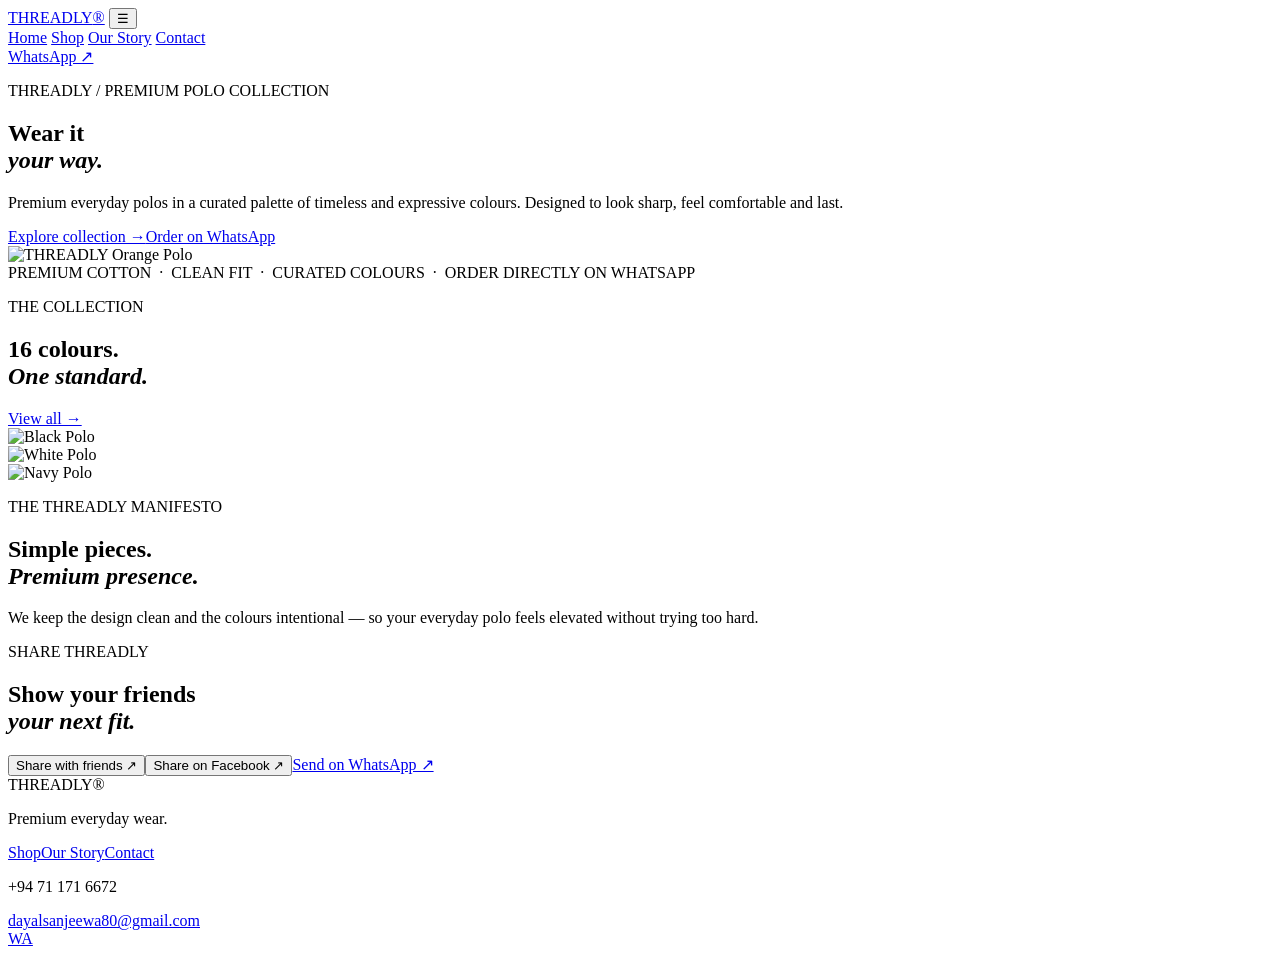
==== index.html @ 18c8f535 "Add files via upload" ====
<!DOCTYPE html>
<html lang="en"><head><meta charset="UTF-8"><meta name="viewport" content="width=device-width,initial-scale=1.0">
<title>THREADLY | Premium Polos</title><meta name="description" content="THREADLY premium polo collection.">
<link rel="stylesheet" href="css/style.css"></head><body>
<header>
<a class="brand" href="index.html">THREADLY<span>®</span></a>
<button class="menu" aria-label="Open menu">☰</button>
<nav>
<a class="active" href="index.html">Home</a>
<a class="" href="shop.html">Shop</a>
<a class="" href="about.html">Our Story</a>
<a class="" href="contact.html">Contact</a>
</nav>
<a class="wa" href="https://wa.me/94711716672" target="_blank" rel="noopener">WhatsApp ↗</a>
</header>
<main>
<section class="hero">
<div><p class="tag">THREADLY / PREMIUM POLO COLLECTION</p><h1>Wear it<br><i>your way.</i></h1>
<p class="sub">Premium everyday polos in a curated palette of timeless and expressive colours. Designed to look sharp, feel comfortable and last.</p>
<div class="actions"><a class="btn" href="shop.html">Explore collection →</a><a class="line" href="https://wa.me/94711716672" target="_blank" rel="noopener">Order on WhatsApp</a></div></div>
<div class="hero-photo"><img src="assets/polo-orange.png" alt="THREADLY Orange Polo"></div>
</section>
<div class="ticker">PREMIUM COTTON &nbsp;·&nbsp; CLEAN FIT &nbsp;·&nbsp; CURATED COLOURS &nbsp;·&nbsp; ORDER DIRECTLY ON WHATSAPP</div>
<section class="section"><div class="heading"><div><p class="tag">THE COLLECTION</p><h2>16 colours.<br><i>One standard.</i></h2></div><a class="line" href="shop.html">View all →</a></div>
<div class="featured">
<div><img src="assets/polo-black.png" alt="Black Polo"></div>
<div><img src="assets/polo-white.png" alt="White Polo"></div>
<div><img src="assets/polo-navy.jpg" alt="Navy Polo"></div>
</div></section>
<section class="manifesto"><p class="tag">THE THREADLY MANIFESTO</p><h2>Simple pieces.<br><i>Premium presence.</i></h2><p>We keep the design clean and the colours intentional — so your everyday polo feels elevated without trying too hard.</p></section>
<section class="sharebar"><div><p class="tag">SHARE THREADLY</p><h2>Show your friends<br><i>your next fit.</i></h2></div><div class="share-actions"><button class="btn social-share" type="button">Share with friends ↗</button><button class="social-btn facebook-share" type="button">Share on Facebook ↗</button><a class="social-btn" href="https://wa.me/?text=Check%20out%20THREADLY%20premium%20polos%20%F0%9F%91%95" target="_blank" rel="noopener">Send on WhatsApp ↗</a></div></section></main><footer>
<div><div class="brand">THREADLY<span>®</span></div><p>Premium everyday wear.</p></div>
<div><a href="shop.html">Shop</a><a href="about.html">Our Story</a><a href="contact.html">Contact</a></div>
<div><p>+94 71 171 6672</p><a href="mailto:dayalsanjeewa80@gmail.com">dayalsanjeewa80@gmail.com</a></div>
</footer>
<a class="float" href="https://wa.me/94711716672" target="_blank" rel="noopener">WA</a><script src="js/script.js"></script></body></html>
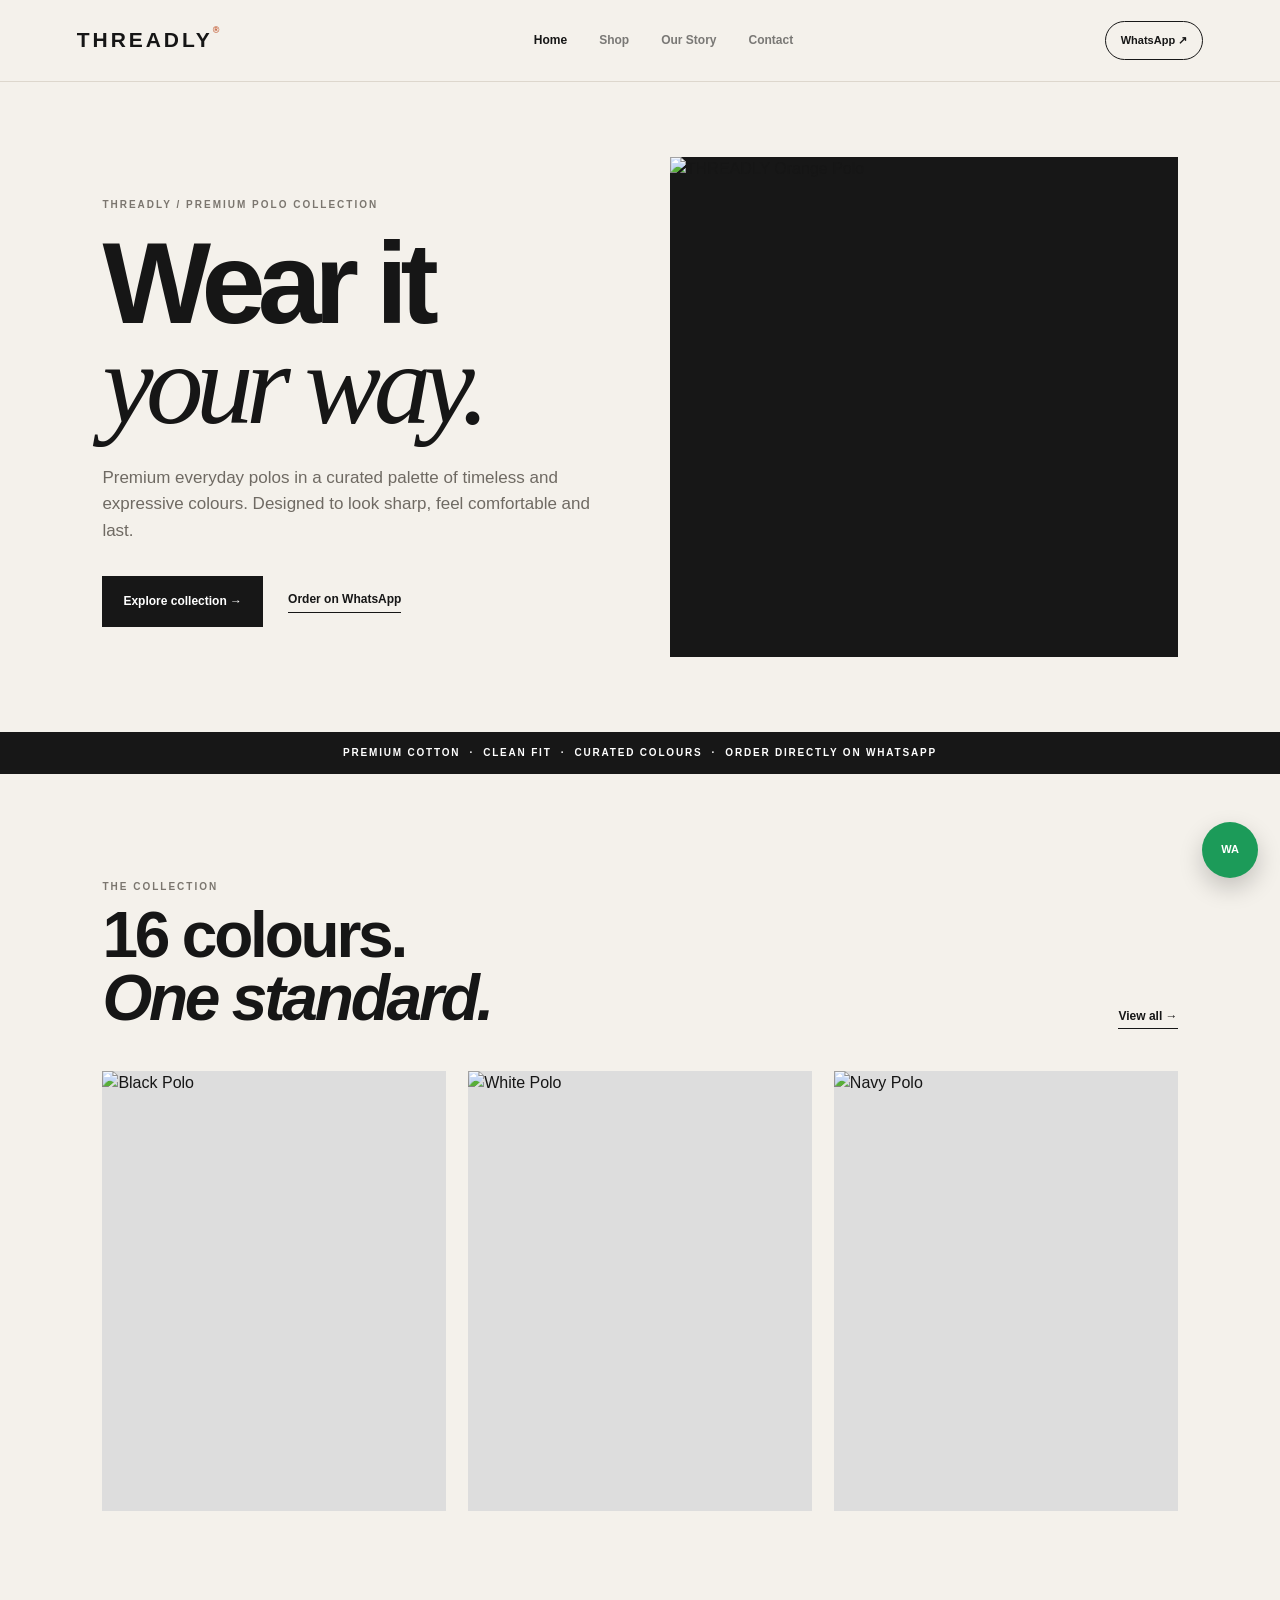
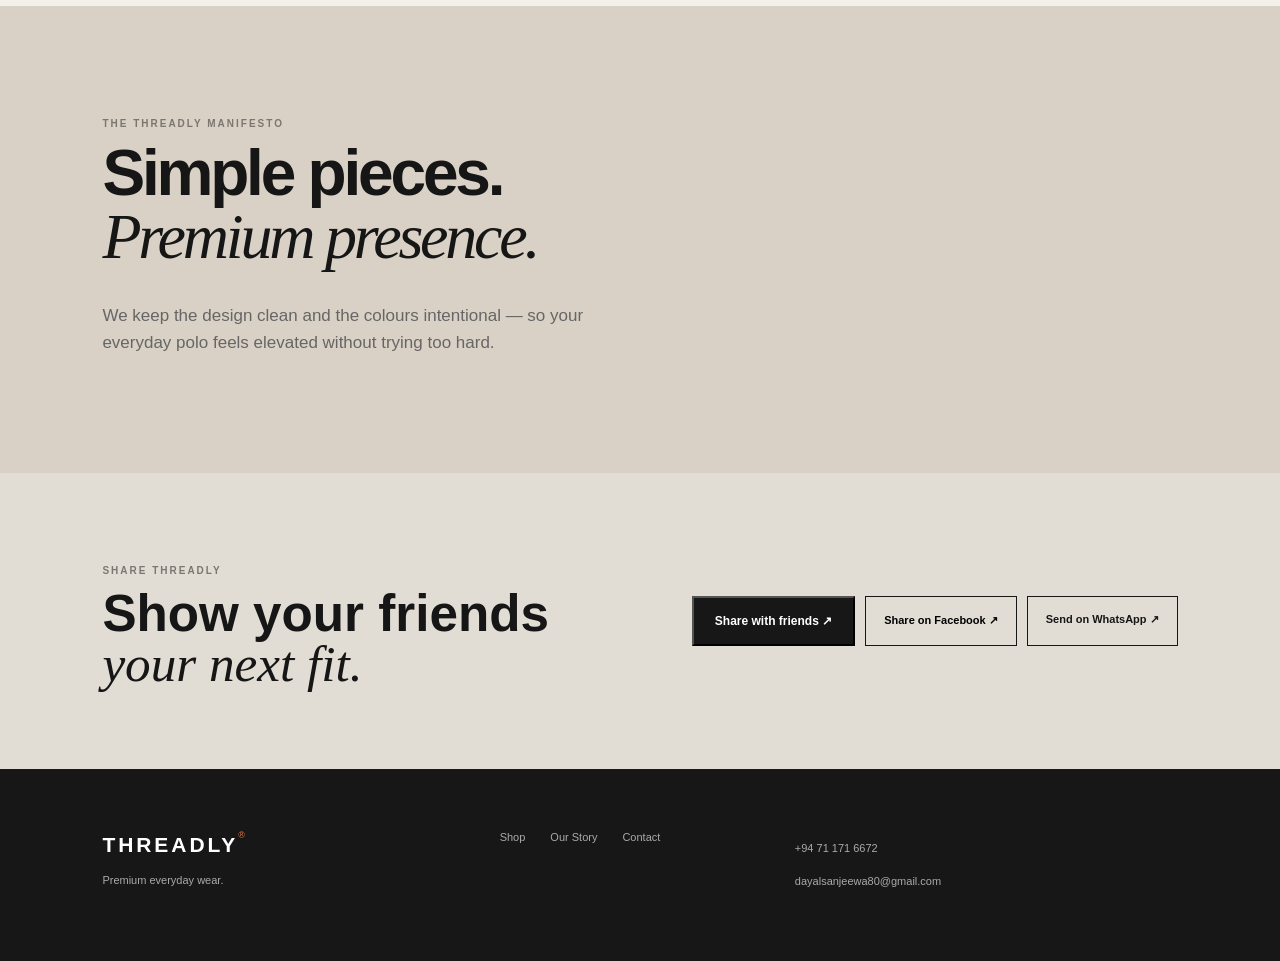
==== commit 9fd9dead: "Add files via upload" ====
--- a/index.html
+++ b/index.html
@@ -1,7 +1,53 @@
 <!DOCTYPE html>
-<html lang="en"><head><meta charset="UTF-8"><meta name="viewport" content="width=device-width,initial-scale=1.0">
-<title>THREADLY | Premium Polos</title><meta name="description" content="THREADLY premium polo collection.">
-<link rel="stylesheet" href="css/style.css"></head><body>
+<html lang="en"><head>
+<!-- THREADLY SEO START -->
+<title>THREADLY | Premium Polo T-Shirts in Sri Lanka</title>
+<meta name="description" content="Shop THREADLY premium polo T-shirts in curated colours. Clean fit, premium everyday wear, and direct WhatsApp ordering in Sri Lanka.">
+<link rel="canonical" href="https://dayalsanjeewa80-byte.github.io/threadly/">
+<meta name="robots" content="index, follow, max-image-preview:large">
+<meta property="og:type" content="website">
+<meta property="og:site_name" content="THREADLY">
+<meta property="og:title" content="THREADLY | Premium Polo T-Shirts">
+<meta property="og:description" content="Premium everyday polos in curated colours. Explore THREADLY and order directly on WhatsApp.">
+<meta property="og:url" content="https://dayalsanjeewa80-byte.github.io/threadly/">
+<meta property="og:image" content="https://dayalsanjeewa80-byte.github.io/threadly/assets/polo-orange.png">
+<meta name="twitter:card" content="summary_large_image">
+<meta name="twitter:title" content="THREADLY | Premium Polo T-Shirts">
+<meta name="twitter:description" content="Premium everyday polos in curated colours. Explore THREADLY and order directly on WhatsApp.">
+<meta name="twitter:image" content="https://dayalsanjeewa80-byte.github.io/threadly/assets/polo-orange.png">
+<!-- THREADLY SEO END -->
+<meta charset="UTF-8"><meta name="viewport" content="width=device-width,initial-scale=1.0">
+
+<script type="application/ld+json">
+{
+  "@context": "https://schema.org",
+  "@type": "WebSite",
+  "name": "THREADLY",
+  "url": "https://dayalsanjeewa80-byte.github.io/threadly/",
+  "description": "Shop THREADLY premium polo T-shirts in curated colours. Clean fit, premium everyday wear, and direct WhatsApp ordering in Sri Lanka.",
+  "potentialAction": {
+    "@type": "SearchAction",
+    "target": "https://dayalsanjeewa80-byte.github.io/threadly/shop.html"
+  }
+}
+</script>
+<script type="application/ld+json">
+{
+  "@context": "https://schema.org",
+  "@type": "Organization",
+  "name": "THREADLY",
+  "url": "https://dayalsanjeewa80-byte.github.io/threadly/",
+  "logo": "https://dayalsanjeewa80-byte.github.io/threadly/assets/polo-orange.png",
+  "contactPoint": {
+    "@type": "ContactPoint",
+    "telephone": "+94-71-171-6672",
+    "contactType": "customer service",
+    "email": "dayalsanjeewa80@gmail.com"
+  }
+}
+</script>
+<link rel="stylesheet" href="css/style.css">  <meta name="google-site-verification" content="3IRHDr0ZgPED_nodYIXe_HBdNzFw1CoMa88p9ndIP-k" />
+</head><body>
 <header>
 <a class="brand" href="index.html">THREADLY<span>®</span></a>
 <button class="menu" aria-label="Open menu">☰</button>
--- a/css/style.css
+++ b/css/style.css
@@ -0,0 +1,2 @@
+*{box-sizing:border-box}body{margin:0;background:#f4f1eb;color:#161616;font-family:Arial,Helvetica,sans-serif;line-height:1.55}a{text-decoration:none;color:inherit}header{height:82px;padding:0 6vw;display:flex;align-items:center;justify-content:space-between;border-bottom:1px solid #ddd7cd;position:sticky;top:0;background:#f4f1eb;z-index:20}.brand{font-size:21px;font-weight:900;letter-spacing:.14em}.brand span{font-size:9px;vertical-align:top;color:#c35c34}nav{display:flex;gap:32px;font-size:12px;font-weight:bold}nav a{opacity:.55}nav a.active,nav a:hover{opacity:1}.wa{border:1px solid #171717;border-radius:99px;padding:10px 15px;font-size:11px;font-weight:bold}.menu{display:none;border:0;background:none;font-size:23px}.hero{min-height:650px;padding:75px 8vw;display:grid;grid-template-columns:1fr 1fr;align-items:center;gap:60px}.tag{font-size:10px;font-weight:900;letter-spacing:.2em;color:#7b766f}.hero h1,.page h1{font-size:clamp(62px,9vw,115px);line-height:.87;letter-spacing:-.065em;margin:20px 0 30px}.hero h1 i,.page h1 i,.manifesto h2 i,.story h2 i,.orderinfo h2 i{font-family:Georgia,serif;font-weight:normal}.sub,.page>p:last-child{max-width:520px;color:#6f6a63;font-size:17px}.actions{display:flex;align-items:center;gap:25px;margin-top:32px}.btn{background:#171717;color:white;padding:16px 21px;font-size:12px;font-weight:bold;display:inline-block}.line{font-size:12px;font-weight:bold;border-bottom:1px solid;padding-bottom:3px}.hero-photo{height:500px;display:grid;place-items:center;overflow:hidden;background:#171717}.hero-photo img{width:100%;height:100%;object-fit:cover;display:block}.ticker{background:#171717;color:#fff;padding:13px;text-align:center;white-space:nowrap;overflow:hidden;font-size:10px;font-weight:bold;letter-spacing:.18em}.section{padding:95px 8vw}.heading{display:flex;justify-content:space-between;align-items:end;margin-bottom:42px}.heading h2,.manifesto h2,.story h2,.orderinfo h2{font-size:clamp(38px,5vw,65px);line-height:.98;letter-spacing:-.05em;margin:0}.featured{display:grid;grid-template-columns:repeat(3,1fr);gap:22px}.featured div{height:440px;overflow:hidden;background:#ddd}.featured img{width:100%;height:100%;object-fit:cover;display:block}.manifesto{padding:100px 8vw;background:#d9d1c5}.manifesto>p:last-child{max-width:520px;font-size:17px;color:#666;margin-top:35px}.page{padding:105px 8vw 80px}.page.dark{background:#171717;color:#fff;max-width:none}.page.dark .tag,.page.dark>p:last-child{color:#aaa}.filters{padding:0 8vw 25px;display:flex;gap:10px;border-bottom:1px solid #ddd7cd}.filters button{border:1px solid #c9c3ba;background:none;border-radius:99px;padding:10px 18px;font-weight:bold;font-size:11px;cursor:pointer}.filters button.active{background:#171717;color:#fff}.shopgrid{padding-top:55px}.grid{display:grid;grid-template-columns:repeat(3,1fr);gap:25px}.product-image{height:390px;position:relative;overflow:hidden;background:#ddd}.product-image img{width:100%;height:100%;object-fit:cover;display:block;transition:transform .5s ease}.image-btn{display:block;width:100%;padding:0;border:0;background:none;cursor:zoom-in;text-align:left}.image-btn:hover img{transform:scale(1.035)}.product-image>span{position:absolute;top:16px;left:16px;font-size:9px;letter-spacing:.15em;font-weight:bold;background:#f4f1ebd9;padding:5px 7px}.product-image em{position:absolute;right:16px;bottom:16px;background:#171717;color:#fff;padding:7px 9px;font-size:9px;font-style:normal;font-weight:bold;opacity:0;transition:opacity .2s}.image-btn:hover .product-image em{opacity:1}.prodrow{display:flex;justify-content:space-between;gap:15px}.prodrow h3{margin:14px 0 0}.prodrow p{margin:2px 0;color:#777;font-size:11px}.prodrow strong{font-size:12px;margin-top:15px}.order{display:block;background:#171717;color:#fff;text-align:center;padding:12px;font-size:11px;font-weight:bold;margin-top:14px}.lightbox{position:fixed;inset:0;background:#111e;display:none;align-items:center;justify-content:center;padding:30px;z-index:50}.lightbox.open{display:flex}.lightbox-inner{max-width:min(900px,92vw);max-height:90vh;background:#f4f1eb;padding:14px}.lightbox-inner img{display:block;max-width:100%;max-height:78vh;object-fit:contain}.lightbox-inner h3{margin:10px 5px 2px}.close-lightbox{position:fixed;right:24px;top:18px;border:0;background:#fff;color:#111;width:42px;height:42px;border-radius:50%;font-size:28px;cursor:pointer}.story{padding:110px 12vw;display:grid;grid-template-columns:1fr 2fr;gap:70px}.big{font-size:110px;font-weight:900;letter-spacing:-.08em}.story p:not(.tag){max-width:650px;color:#6b665f}.values{display:grid;grid-template-columns:repeat(3,1fr);gap:35px;padding:70px 8vw;background:#171717;color:#fff}.values b{color:#999;font-size:11px}.values h3{font-size:25px}.values p{color:#aaa;font-size:13px}.contact{padding:0 8vw 100px;display:grid;grid-template-columns:1fr 1fr;gap:25px}.contact>div{background:#ded8ce;padding:45px;min-height:300px}.contact>div+div{background:#171717;color:#fff}.contact>div+div .tag,.contact>div+div p{color:#aaa}.contact h2{font-size:36px;margin:15px 0;word-break:break-word}.orderinfo{padding:75px 8vw;background:#d9d1c5}.orderinfo p{display:inline-block;margin:35px 35px 0 0;font-weight:bold;font-size:13px}footer{background:#171717;color:#fff;padding:60px 8vw;display:grid;grid-template-columns:1.4fr 1fr 1.5fr;gap:40px}footer .brand{display:block}footer p,footer a{color:#aaa;font-size:11px}footer>div:nth-child(2){display:flex;gap:25px}.float{position:fixed;right:22px;bottom:22px;width:56px;height:56px;border-radius:50%;background:#1c9b59;color:white;display:grid;place-items:center;font-weight:900;font-size:11px;box-shadow:0 10px 25px #0003;z-index:30}@media(max-width:800px){header{height:70px}.menu{display:block}nav{display:none;position:absolute;left:0;right:0;top:70px;background:#f4f1eb;padding:22px 7vw;flex-direction:column;gap:17px;border-bottom:1px solid #ddd}nav.open{display:flex}.wa{display:none}.hero{grid-template-columns:1fr;padding:55px 7vw}.hero-photo{height:390px}.section,.page,.contact,.story,.values,footer,.orderinfo{padding-left:7vw;padding-right:7vw}.featured,.grid,.contact,.story,.values,footer{grid-template-columns:1fr}.heading{align-items:start;gap:20px}.product-image{height:430px}.big{font-size:70px}.close-lightbox{right:14px;top:12px}.lightbox{padding:12px}}
+.sharebar{padding:80px 8vw;background:#e2ddd4;display:flex;justify-content:space-between;align-items:center;gap:30px}.sharebar h2{font-size:clamp(34px,4vw,58px);line-height:.98;margin:0}.sharebar h2 i{font-family:Georgia,serif;font-weight:normal}.share-actions{display:flex;flex-wrap:wrap;gap:10px}.social-btn{border:1px solid #171717;background:transparent;padding:14px 18px;font-size:11px;font-weight:bold;cursor:pointer}.social-btn:hover{background:#171717;color:#fff}@media(max-width:800px){.sharebar{display:block;padding:60px 7vw}.share-actions{margin-top:25px}}
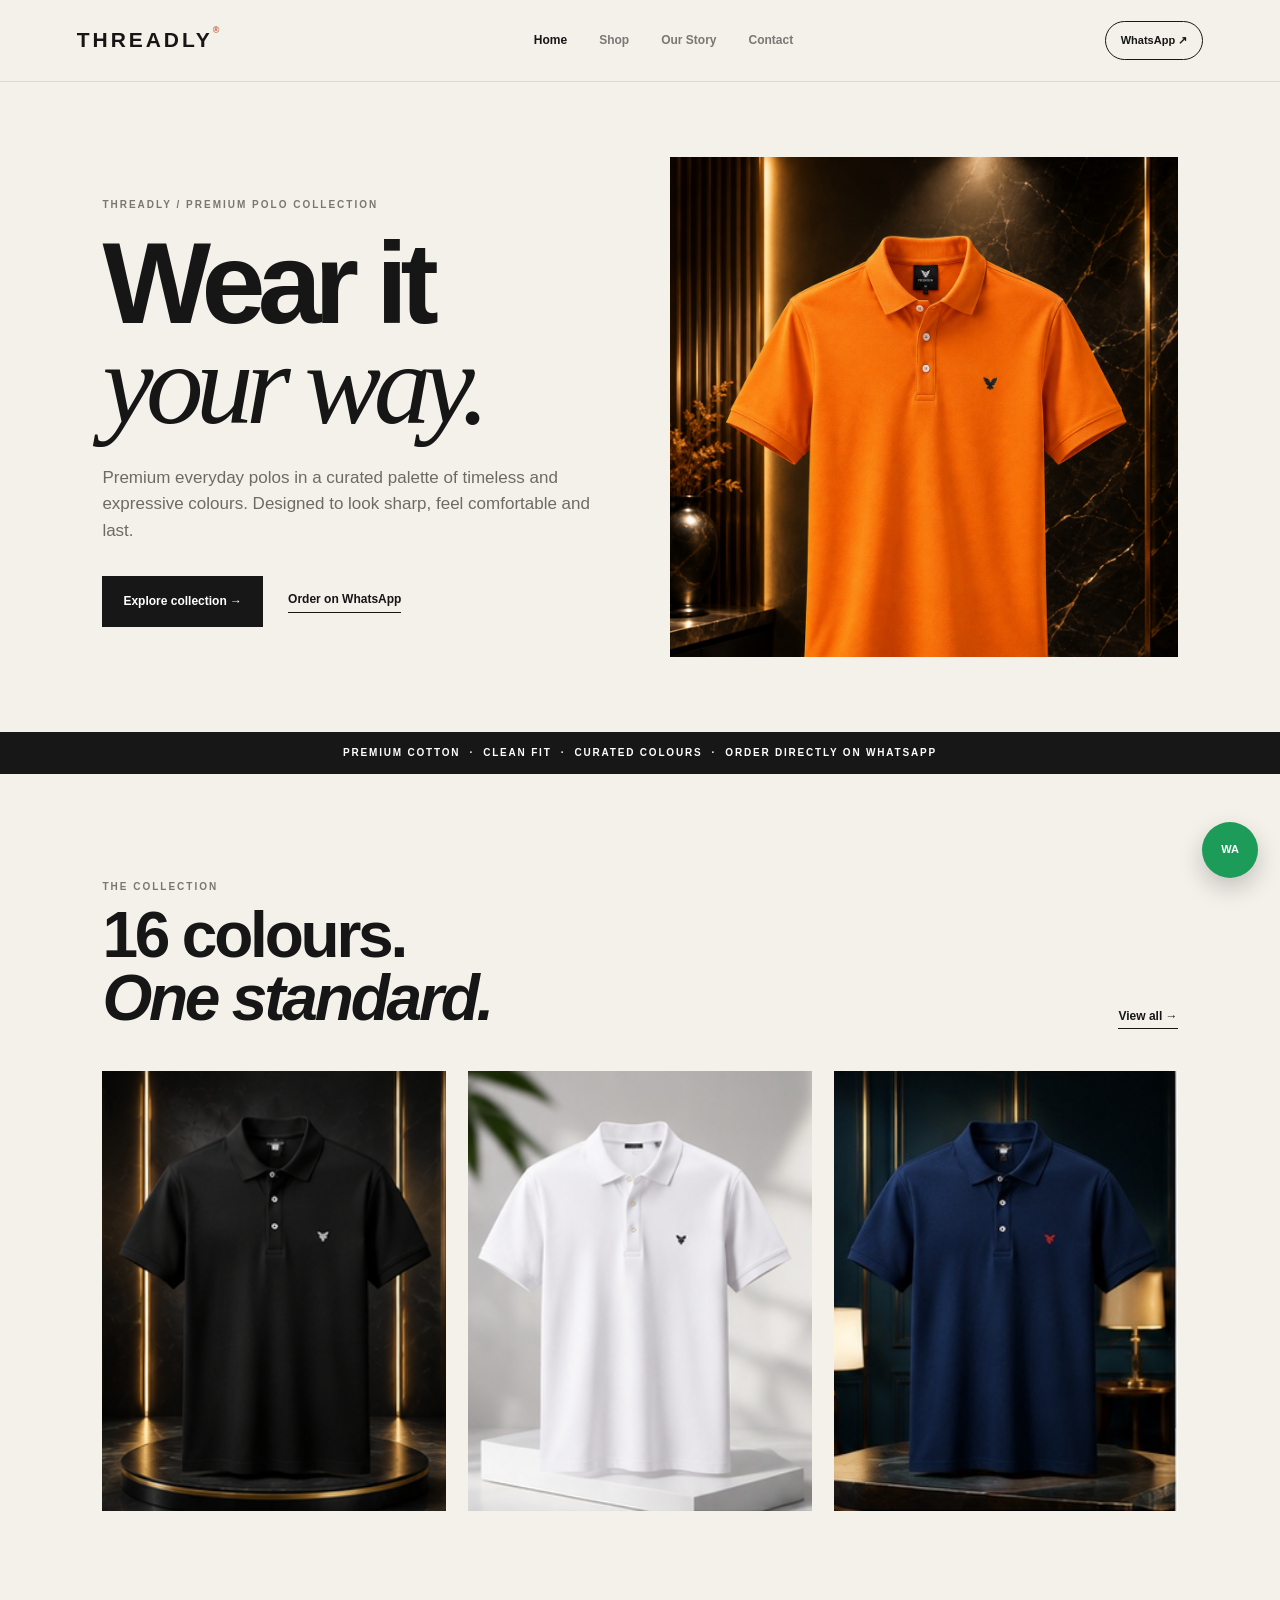
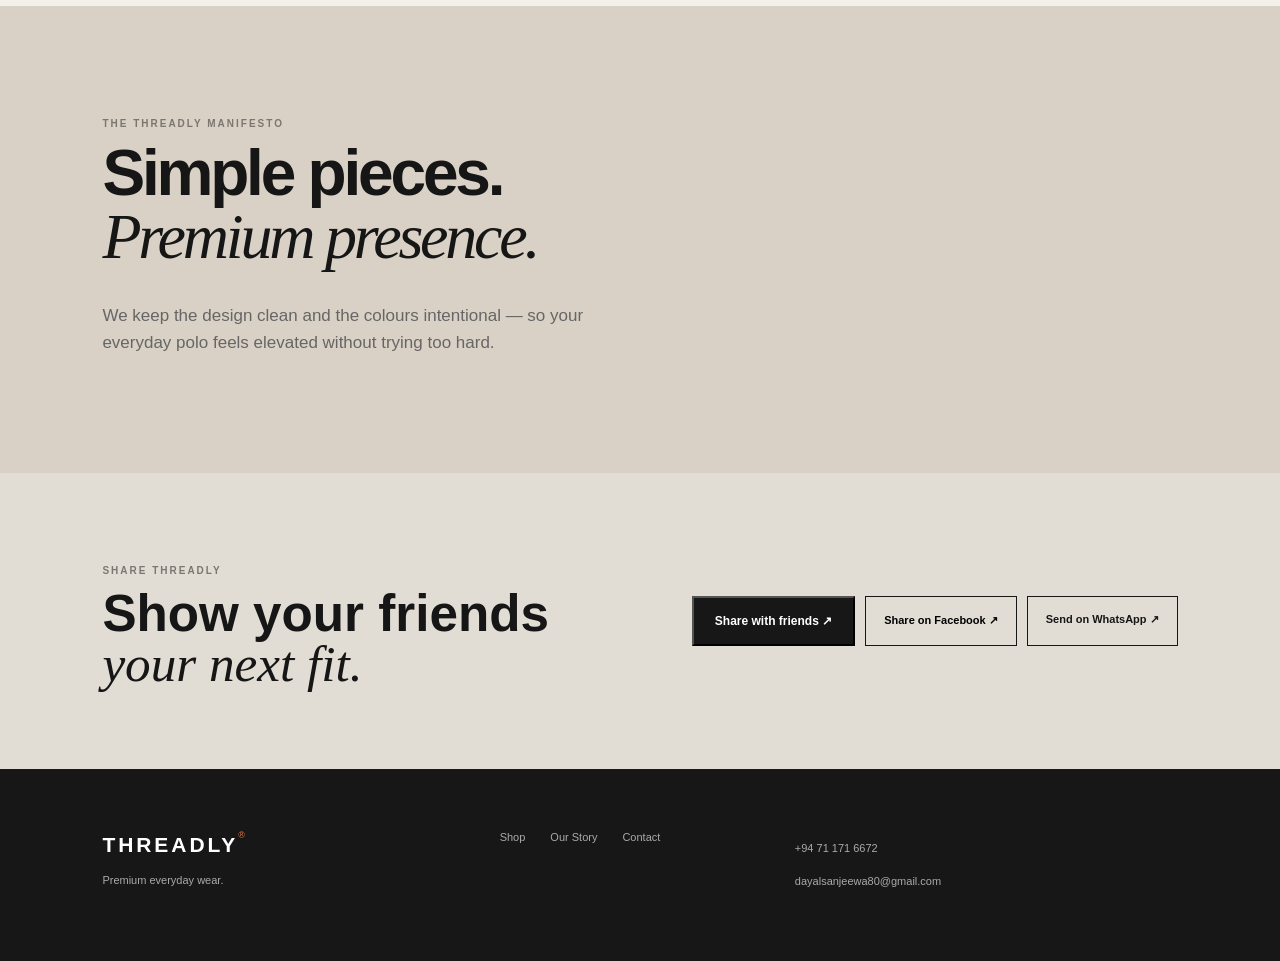
==== commit 96dbba9b: "Add files via upload" ====
--- a/index.html
+++ b/index.html
@@ -10,11 +10,11 @@
 <meta property="og:title" content="THREADLY | Premium Polo T-Shirts">
 <meta property="og:description" content="Premium everyday polos in curated colours. Explore THREADLY and order directly on WhatsApp.">
 <meta property="og:url" content="https://dayalsanjeewa80-byte.github.io/threadly/">
-<meta property="og:image" content="https://dayalsanjeewa80-byte.github.io/threadly/assets/polo-orange.png">
+<meta property="og:image" content="https://dayalsanjeewa80-byte.github.io/threadly/polo-orange.png">
 <meta name="twitter:card" content="summary_large_image">
 <meta name="twitter:title" content="THREADLY | Premium Polo T-Shirts">
 <meta name="twitter:description" content="Premium everyday polos in curated colours. Explore THREADLY and order directly on WhatsApp.">
-<meta name="twitter:image" content="https://dayalsanjeewa80-byte.github.io/threadly/assets/polo-orange.png">
+<meta name="twitter:image" content="https://dayalsanjeewa80-byte.github.io/threadly/polo-orange.png">
 <!-- THREADLY SEO END -->
 <meta charset="UTF-8"><meta name="viewport" content="width=device-width,initial-scale=1.0">
 
@@ -37,7 +37,7 @@
   "@type": "Organization",
   "name": "THREADLY",
   "url": "https://dayalsanjeewa80-byte.github.io/threadly/",
-  "logo": "https://dayalsanjeewa80-byte.github.io/threadly/assets/polo-orange.png",
+  "logo": "https://dayalsanjeewa80-byte.github.io/threadly/polo-orange.png",
   "contactPoint": {
     "@type": "ContactPoint",
     "telephone": "+94-71-171-6672",
@@ -46,7 +46,7 @@
   }
 }
 </script>
-<link rel="stylesheet" href="css/style.css">  <meta name="google-site-verification" content="3IRHDr0ZgPED_nodYIXe_HBdNzFw1CoMa88p9ndIP-k" />
+<link rel="stylesheet" href="style.css">  <meta name="google-site-verification" content="3IRHDr0ZgPED_nodYIXe_HBdNzFw1CoMa88p9ndIP-k" />
 </head><body>
 <header>
 <a class="brand" href="index.html">THREADLY<span>®</span></a>
@@ -64,14 +64,14 @@
 <div><p class="tag">THREADLY / PREMIUM POLO COLLECTION</p><h1>Wear it<br><i>your way.</i></h1>
 <p class="sub">Premium everyday polos in a curated palette of timeless and expressive colours. Designed to look sharp, feel comfortable and last.</p>
 <div class="actions"><a class="btn" href="shop.html">Explore collection →</a><a class="line" href="https://wa.me/94711716672" target="_blank" rel="noopener">Order on WhatsApp</a></div></div>
-<div class="hero-photo"><img src="assets/polo-orange.png" alt="THREADLY Orange Polo"></div>
+<div class="hero-photo"><img src="polo-orange.png" alt="THREADLY Orange Polo"></div>
 </section>
 <div class="ticker">PREMIUM COTTON &nbsp;·&nbsp; CLEAN FIT &nbsp;·&nbsp; CURATED COLOURS &nbsp;·&nbsp; ORDER DIRECTLY ON WHATSAPP</div>
 <section class="section"><div class="heading"><div><p class="tag">THE COLLECTION</p><h2>16 colours.<br><i>One standard.</i></h2></div><a class="line" href="shop.html">View all →</a></div>
 <div class="featured">
-<div><img src="assets/polo-black.png" alt="Black Polo"></div>
-<div><img src="assets/polo-white.png" alt="White Polo"></div>
-<div><img src="assets/polo-navy.jpg" alt="Navy Polo"></div>
+<div><img src="polo-black.png" alt="Black Polo"></div>
+<div><img src="polo-white.png" alt="White Polo"></div>
+<div><img src="polo-navy.jpg" alt="Navy Polo"></div>
 </div></section>
 <section class="manifesto"><p class="tag">THE THREADLY MANIFESTO</p><h2>Simple pieces.<br><i>Premium presence.</i></h2><p>We keep the design clean and the colours intentional — so your everyday polo feels elevated without trying too hard.</p></section>
 <section class="sharebar"><div><p class="tag">SHARE THREADLY</p><h2>Show your friends<br><i>your next fit.</i></h2></div><div class="share-actions"><button class="btn social-share" type="button">Share with friends ↗</button><button class="social-btn facebook-share" type="button">Share on Facebook ↗</button><a class="social-btn" href="https://wa.me/?text=Check%20out%20THREADLY%20premium%20polos%20%F0%9F%91%95" target="_blank" rel="noopener">Send on WhatsApp ↗</a></div></section></main><footer>
@@ -79,4 +79,4 @@
 <div><a href="shop.html">Shop</a><a href="about.html">Our Story</a><a href="contact.html">Contact</a></div>
 <div><p>+94 71 171 6672</p><a href="mailto:dayalsanjeewa80@gmail.com">dayalsanjeewa80@gmail.com</a></div>
 </footer>
-<a class="float" href="https://wa.me/94711716672" target="_blank" rel="noopener">WA</a><script src="js/script.js"></script></body></html>+<a class="float" href="https://wa.me/94711716672" target="_blank" rel="noopener">WA</a><script src="script.js"></script></body></html>
--- a/style.css
+++ b/style.css
@@ -0,0 +1,2 @@
+*{box-sizing:border-box}body{margin:0;background:#f4f1eb;color:#161616;font-family:Arial,Helvetica,sans-serif;line-height:1.55}a{text-decoration:none;color:inherit}header{height:82px;padding:0 6vw;display:flex;align-items:center;justify-content:space-between;border-bottom:1px solid #ddd7cd;position:sticky;top:0;background:#f4f1eb;z-index:20}.brand{font-size:21px;font-weight:900;letter-spacing:.14em}.brand span{font-size:9px;vertical-align:top;color:#c35c34}nav{display:flex;gap:32px;font-size:12px;font-weight:bold}nav a{opacity:.55}nav a.active,nav a:hover{opacity:1}.wa{border:1px solid #171717;border-radius:99px;padding:10px 15px;font-size:11px;font-weight:bold}.menu{display:none;border:0;background:none;font-size:23px}.hero{min-height:650px;padding:75px 8vw;display:grid;grid-template-columns:1fr 1fr;align-items:center;gap:60px}.tag{font-size:10px;font-weight:900;letter-spacing:.2em;color:#7b766f}.hero h1,.page h1{font-size:clamp(62px,9vw,115px);line-height:.87;letter-spacing:-.065em;margin:20px 0 30px}.hero h1 i,.page h1 i,.manifesto h2 i,.story h2 i,.orderinfo h2 i{font-family:Georgia,serif;font-weight:normal}.sub,.page>p:last-child{max-width:520px;color:#6f6a63;font-size:17px}.actions{display:flex;align-items:center;gap:25px;margin-top:32px}.btn{background:#171717;color:white;padding:16px 21px;font-size:12px;font-weight:bold;display:inline-block}.line{font-size:12px;font-weight:bold;border-bottom:1px solid;padding-bottom:3px}.hero-photo{height:500px;display:grid;place-items:center;overflow:hidden;background:#171717}.hero-photo img{width:100%;height:100%;object-fit:cover;display:block}.ticker{background:#171717;color:#fff;padding:13px;text-align:center;white-space:nowrap;overflow:hidden;font-size:10px;font-weight:bold;letter-spacing:.18em}.section{padding:95px 8vw}.heading{display:flex;justify-content:space-between;align-items:end;margin-bottom:42px}.heading h2,.manifesto h2,.story h2,.orderinfo h2{font-size:clamp(38px,5vw,65px);line-height:.98;letter-spacing:-.05em;margin:0}.featured{display:grid;grid-template-columns:repeat(3,1fr);gap:22px}.featured div{height:440px;overflow:hidden;background:#ddd}.featured img{width:100%;height:100%;object-fit:cover;display:block}.manifesto{padding:100px 8vw;background:#d9d1c5}.manifesto>p:last-child{max-width:520px;font-size:17px;color:#666;margin-top:35px}.page{padding:105px 8vw 80px}.page.dark{background:#171717;color:#fff;max-width:none}.page.dark .tag,.page.dark>p:last-child{color:#aaa}.filters{padding:0 8vw 25px;display:flex;gap:10px;border-bottom:1px solid #ddd7cd}.filters button{border:1px solid #c9c3ba;background:none;border-radius:99px;padding:10px 18px;font-weight:bold;font-size:11px;cursor:pointer}.filters button.active{background:#171717;color:#fff}.shopgrid{padding-top:55px}.grid{display:grid;grid-template-columns:repeat(3,1fr);gap:25px}.product-image{height:390px;position:relative;overflow:hidden;background:#ddd}.product-image img{width:100%;height:100%;object-fit:cover;display:block;transition:transform .5s ease}.image-btn{display:block;width:100%;padding:0;border:0;background:none;cursor:zoom-in;text-align:left}.image-btn:hover img{transform:scale(1.035)}.product-image>span{position:absolute;top:16px;left:16px;font-size:9px;letter-spacing:.15em;font-weight:bold;background:#f4f1ebd9;padding:5px 7px}.product-image em{position:absolute;right:16px;bottom:16px;background:#171717;color:#fff;padding:7px 9px;font-size:9px;font-style:normal;font-weight:bold;opacity:0;transition:opacity .2s}.image-btn:hover .product-image em{opacity:1}.prodrow{display:flex;justify-content:space-between;gap:15px}.prodrow h3{margin:14px 0 0}.prodrow p{margin:2px 0;color:#777;font-size:11px}.prodrow strong{font-size:12px;margin-top:15px}.order{display:block;background:#171717;color:#fff;text-align:center;padding:12px;font-size:11px;font-weight:bold;margin-top:14px}.lightbox{position:fixed;inset:0;background:#111e;display:none;align-items:center;justify-content:center;padding:30px;z-index:50}.lightbox.open{display:flex}.lightbox-inner{max-width:min(900px,92vw);max-height:90vh;background:#f4f1eb;padding:14px}.lightbox-inner img{display:block;max-width:100%;max-height:78vh;object-fit:contain}.lightbox-inner h3{margin:10px 5px 2px}.close-lightbox{position:fixed;right:24px;top:18px;border:0;background:#fff;color:#111;width:42px;height:42px;border-radius:50%;font-size:28px;cursor:pointer}.story{padding:110px 12vw;display:grid;grid-template-columns:1fr 2fr;gap:70px}.big{font-size:110px;font-weight:900;letter-spacing:-.08em}.story p:not(.tag){max-width:650px;color:#6b665f}.values{display:grid;grid-template-columns:repeat(3,1fr);gap:35px;padding:70px 8vw;background:#171717;color:#fff}.values b{color:#999;font-size:11px}.values h3{font-size:25px}.values p{color:#aaa;font-size:13px}.contact{padding:0 8vw 100px;display:grid;grid-template-columns:1fr 1fr;gap:25px}.contact>div{background:#ded8ce;padding:45px;min-height:300px}.contact>div+div{background:#171717;color:#fff}.contact>div+div .tag,.contact>div+div p{color:#aaa}.contact h2{font-size:36px;margin:15px 0;word-break:break-word}.orderinfo{padding:75px 8vw;background:#d9d1c5}.orderinfo p{display:inline-block;margin:35px 35px 0 0;font-weight:bold;font-size:13px}footer{background:#171717;color:#fff;padding:60px 8vw;display:grid;grid-template-columns:1.4fr 1fr 1.5fr;gap:40px}footer .brand{display:block}footer p,footer a{color:#aaa;font-size:11px}footer>div:nth-child(2){display:flex;gap:25px}.float{position:fixed;right:22px;bottom:22px;width:56px;height:56px;border-radius:50%;background:#1c9b59;color:white;display:grid;place-items:center;font-weight:900;font-size:11px;box-shadow:0 10px 25px #0003;z-index:30}@media(max-width:800px){header{height:70px}.menu{display:block}nav{display:none;position:absolute;left:0;right:0;top:70px;background:#f4f1eb;padding:22px 7vw;flex-direction:column;gap:17px;border-bottom:1px solid #ddd}nav.open{display:flex}.wa{display:none}.hero{grid-template-columns:1fr;padding:55px 7vw}.hero-photo{height:390px}.section,.page,.contact,.story,.values,footer,.orderinfo{padding-left:7vw;padding-right:7vw}.featured,.grid,.contact,.story,.values,footer{grid-template-columns:1fr}.heading{align-items:start;gap:20px}.product-image{height:430px}.big{font-size:70px}.close-lightbox{right:14px;top:12px}.lightbox{padding:12px}}
+.sharebar{padding:80px 8vw;background:#e2ddd4;display:flex;justify-content:space-between;align-items:center;gap:30px}.sharebar h2{font-size:clamp(34px,4vw,58px);line-height:.98;margin:0}.sharebar h2 i{font-family:Georgia,serif;font-weight:normal}.share-actions{display:flex;flex-wrap:wrap;gap:10px}.social-btn{border:1px solid #171717;background:transparent;padding:14px 18px;font-size:11px;font-weight:bold;cursor:pointer}.social-btn:hover{background:#171717;color:#fff}@media(max-width:800px){.sharebar{display:block;padding:60px 7vw}.share-actions{margin-top:25px}}
